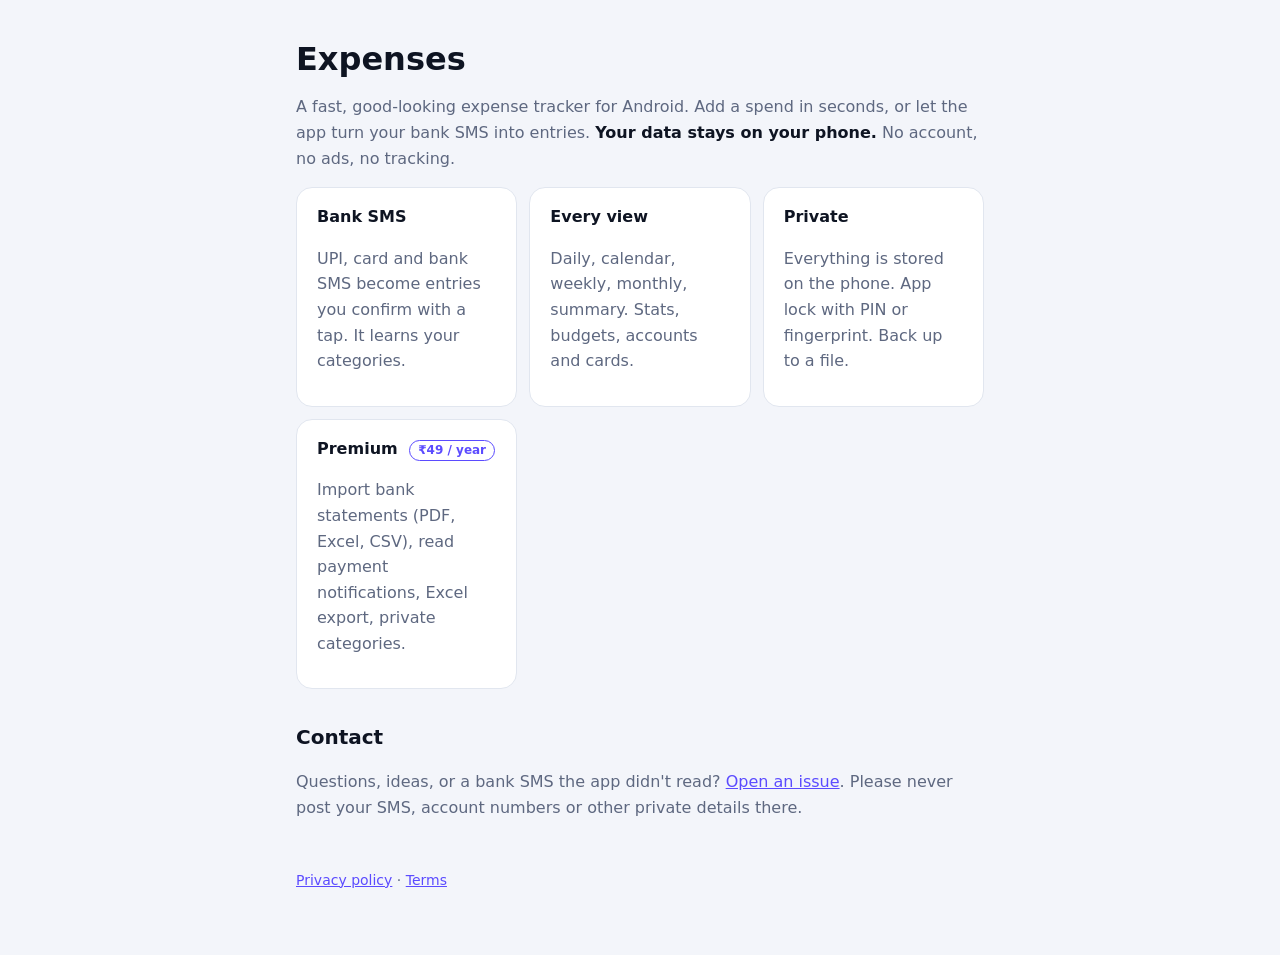
==== index.html @ d72f7a1f "Expenses website: home, privacy policy, terms, remote settings Co-Authored-By: Claude Opus 5.5 <nore" ====
<!doctype html>
<html lang="en">
<head>
<meta charset="utf-8"><meta name="viewport" content="width=device-width, initial-scale=1">
<title>Expenses</title>
<meta name="description" content="A fast expense tracker for Android that reads bank SMS. Your data stays on your phone.">
<link rel="stylesheet" href="style.css">
</head>
<body><main>
<h1>Expenses</h1>
<p>A fast, good-looking expense tracker for Android. Add a spend in seconds, or let the app turn your bank SMS into entries. <strong>Your data stays on your phone.</strong> No account, no ads, no tracking.</p>
<div class="grid">
  <div class="card"><strong>Bank SMS</strong><p>UPI, card and bank SMS become entries you confirm with a tap. It learns your categories.</p></div>
  <div class="card"><strong>Every view</strong><p>Daily, calendar, weekly, monthly, summary. Stats, budgets, accounts and cards.</p></div>
  <div class="card"><strong>Private</strong><p>Everything is stored on the phone. App lock with PIN or fingerprint. Back up to a file.</p></div>
  <div class="card"><strong>Premium <span class="tag">₹49 / year</span></strong><p>Import bank statements (PDF, Excel, CSV), read payment notifications, Excel export, private categories.</p></div>
</div>
<h2 id="contact">Contact</h2>
<p>Questions, ideas, or a bank SMS the app didn't read? <a href="https://github.com/Vishnu-Kr/expenses-site/issues">Open an issue</a>. Please never post your SMS, account numbers or other private details there.</p>
<footer><a href="privacy.html">Privacy policy</a> · <a href="terms.html">Terms</a></footer>
</main></body>
</html>
---- style.css ----
:root{--bg:#0A0D14;--surface:#131925;--border:#232C3D;--text:#EEF2F8;--muted:#8D97AB;--accent:#7C6CFF}
@media (prefers-color-scheme: light){:root{--bg:#F3F5FA;--surface:#FFFFFF;--border:#E1E6EF;--text:#0E1422;--muted:#5E6880;--accent:#5B4BFF}}
*{box-sizing:border-box}
body{margin:0;background:var(--bg);color:var(--text);font:16px/1.6 system-ui,-apple-system,"Segoe UI",Roboto,sans-serif}
main{max-width:720px;margin:0 auto;padding:40px 16px 64px}
h1{font-size:32px;line-height:1.2;margin:0 0 8px}
h2{font-size:20px;margin:32px 0 8px}
p,li{color:var(--muted)}
strong{color:var(--text)}
a{color:var(--accent)}
.card{background:var(--surface);border:1px solid var(--border);border-radius:16px;padding:16px 20px;margin:16px 0}
.grid{display:grid;grid-template-columns:repeat(auto-fit,minmax(200px,1fr));gap:12px}
.grid .card{margin:0}
.tag{display:inline-block;font-size:12px;font-weight:700;color:var(--accent);border:1px solid var(--accent);border-radius:999px;padding:0 8px;margin-left:6px}
footer{margin-top:48px;font-size:14px;color:var(--muted)}
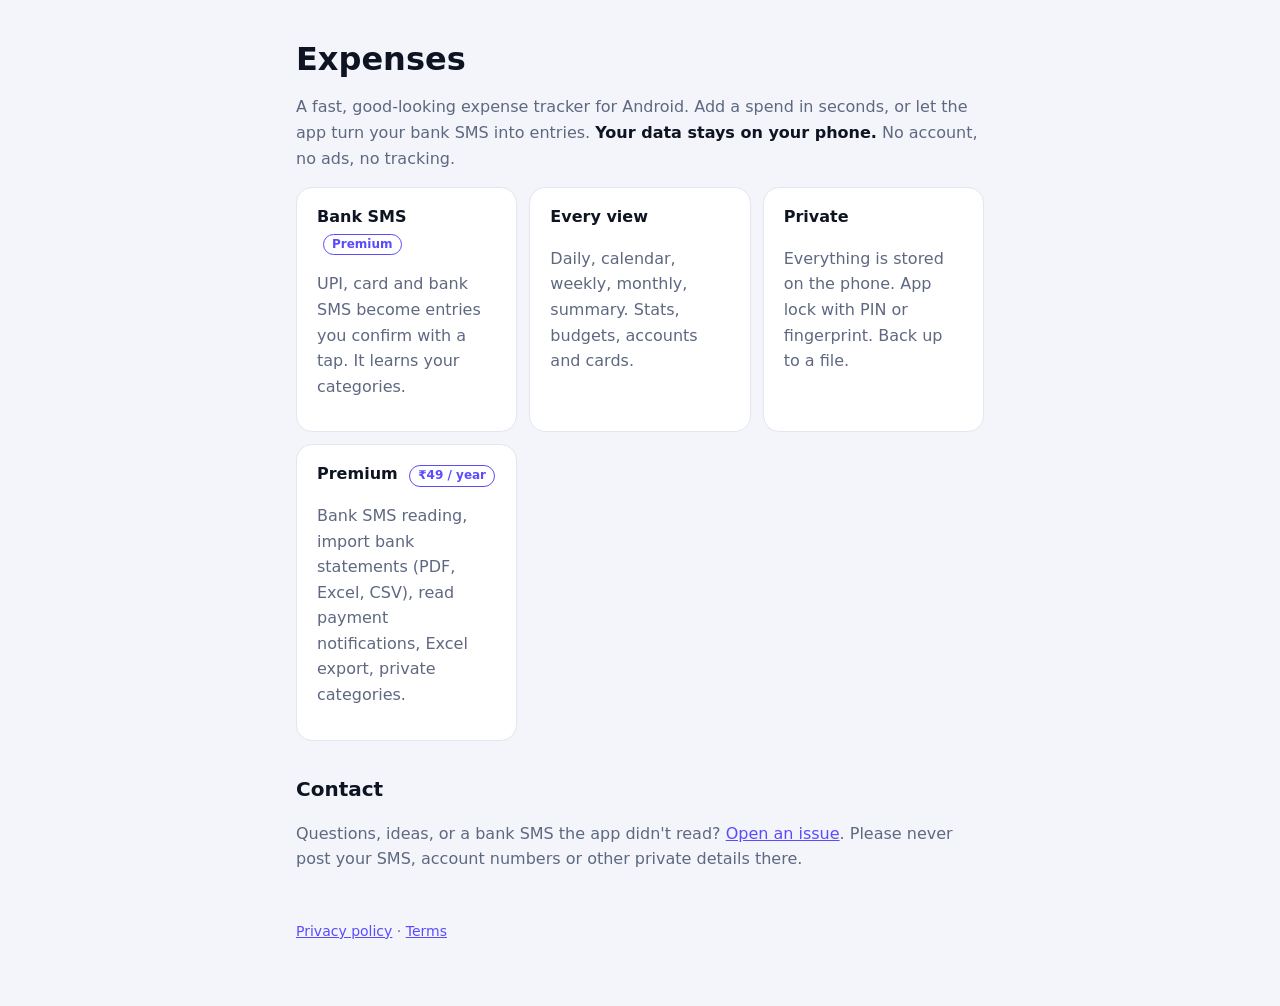
==== commit d033b02f: "Bank SMS is part of Premium Co-Authored-By: Claude Opus 5.5 <noreply@anthropic.com> Claude-Session: " ====
--- a/index.html
+++ b/index.html
@@ -10,10 +10,10 @@
 <h1>Expenses</h1>
 <p>A fast, good-looking expense tracker for Android. Add a spend in seconds, or let the app turn your bank SMS into entries. <strong>Your data stays on your phone.</strong> No account, no ads, no tracking.</p>
 <div class="grid">
-  <div class="card"><strong>Bank SMS</strong><p>UPI, card and bank SMS become entries you confirm with a tap. It learns your categories.</p></div>
+  <div class="card"><strong>Bank SMS <span class="tag">Premium</span></strong><p>UPI, card and bank SMS become entries you confirm with a tap. It learns your categories.</p></div>
   <div class="card"><strong>Every view</strong><p>Daily, calendar, weekly, monthly, summary. Stats, budgets, accounts and cards.</p></div>
   <div class="card"><strong>Private</strong><p>Everything is stored on the phone. App lock with PIN or fingerprint. Back up to a file.</p></div>
-  <div class="card"><strong>Premium <span class="tag">₹49 / year</span></strong><p>Import bank statements (PDF, Excel, CSV), read payment notifications, Excel export, private categories.</p></div>
+  <div class="card"><strong>Premium <span class="tag">₹49 / year</span></strong><p>Bank SMS reading, import bank statements (PDF, Excel, CSV), read payment notifications, Excel export, private categories.</p></div>
 </div>
 <h2 id="contact">Contact</h2>
 <p>Questions, ideas, or a bank SMS the app didn't read? <a href="https://github.com/Vishnu-Kr/expenses-site/issues">Open an issue</a>. Please never post your SMS, account numbers or other private details there.</p>
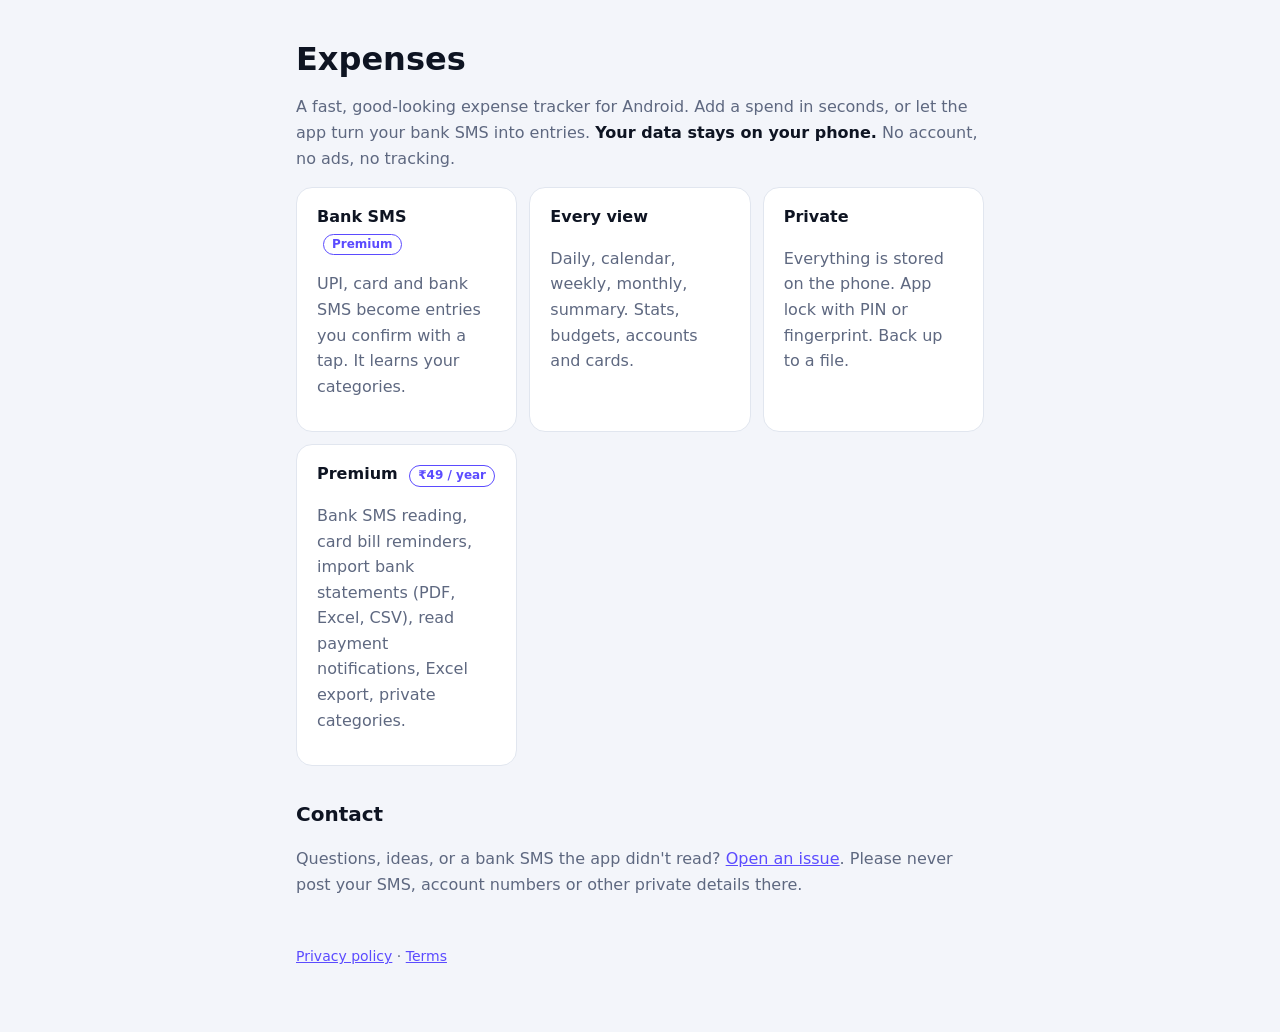
==== commit 56235ce4: "Card bill reminders (Premium); "bills" can be paused Co-Authored-By: Claude Opus 5.5 <noreply@anthro" ====
--- a/index.html
+++ b/index.html
@@ -13,7 +13,7 @@
   <div class="card"><strong>Bank SMS <span class="tag">Premium</span></strong><p>UPI, card and bank SMS become entries you confirm with a tap. It learns your categories.</p></div>
   <div class="card"><strong>Every view</strong><p>Daily, calendar, weekly, monthly, summary. Stats, budgets, accounts and cards.</p></div>
   <div class="card"><strong>Private</strong><p>Everything is stored on the phone. App lock with PIN or fingerprint. Back up to a file.</p></div>
-  <div class="card"><strong>Premium <span class="tag">₹49 / year</span></strong><p>Bank SMS reading, import bank statements (PDF, Excel, CSV), read payment notifications, Excel export, private categories.</p></div>
+  <div class="card"><strong>Premium <span class="tag">₹49 / year</span></strong><p>Bank SMS reading, card bill reminders, import bank statements (PDF, Excel, CSV), read payment notifications, Excel export, private categories.</p></div>
 </div>
 <h2 id="contact">Contact</h2>
 <p>Questions, ideas, or a bank SMS the app didn't read? <a href="https://github.com/Vishnu-Kr/expenses-site/issues">Open an issue</a>. Please never post your SMS, account numbers or other private details there.</p>
